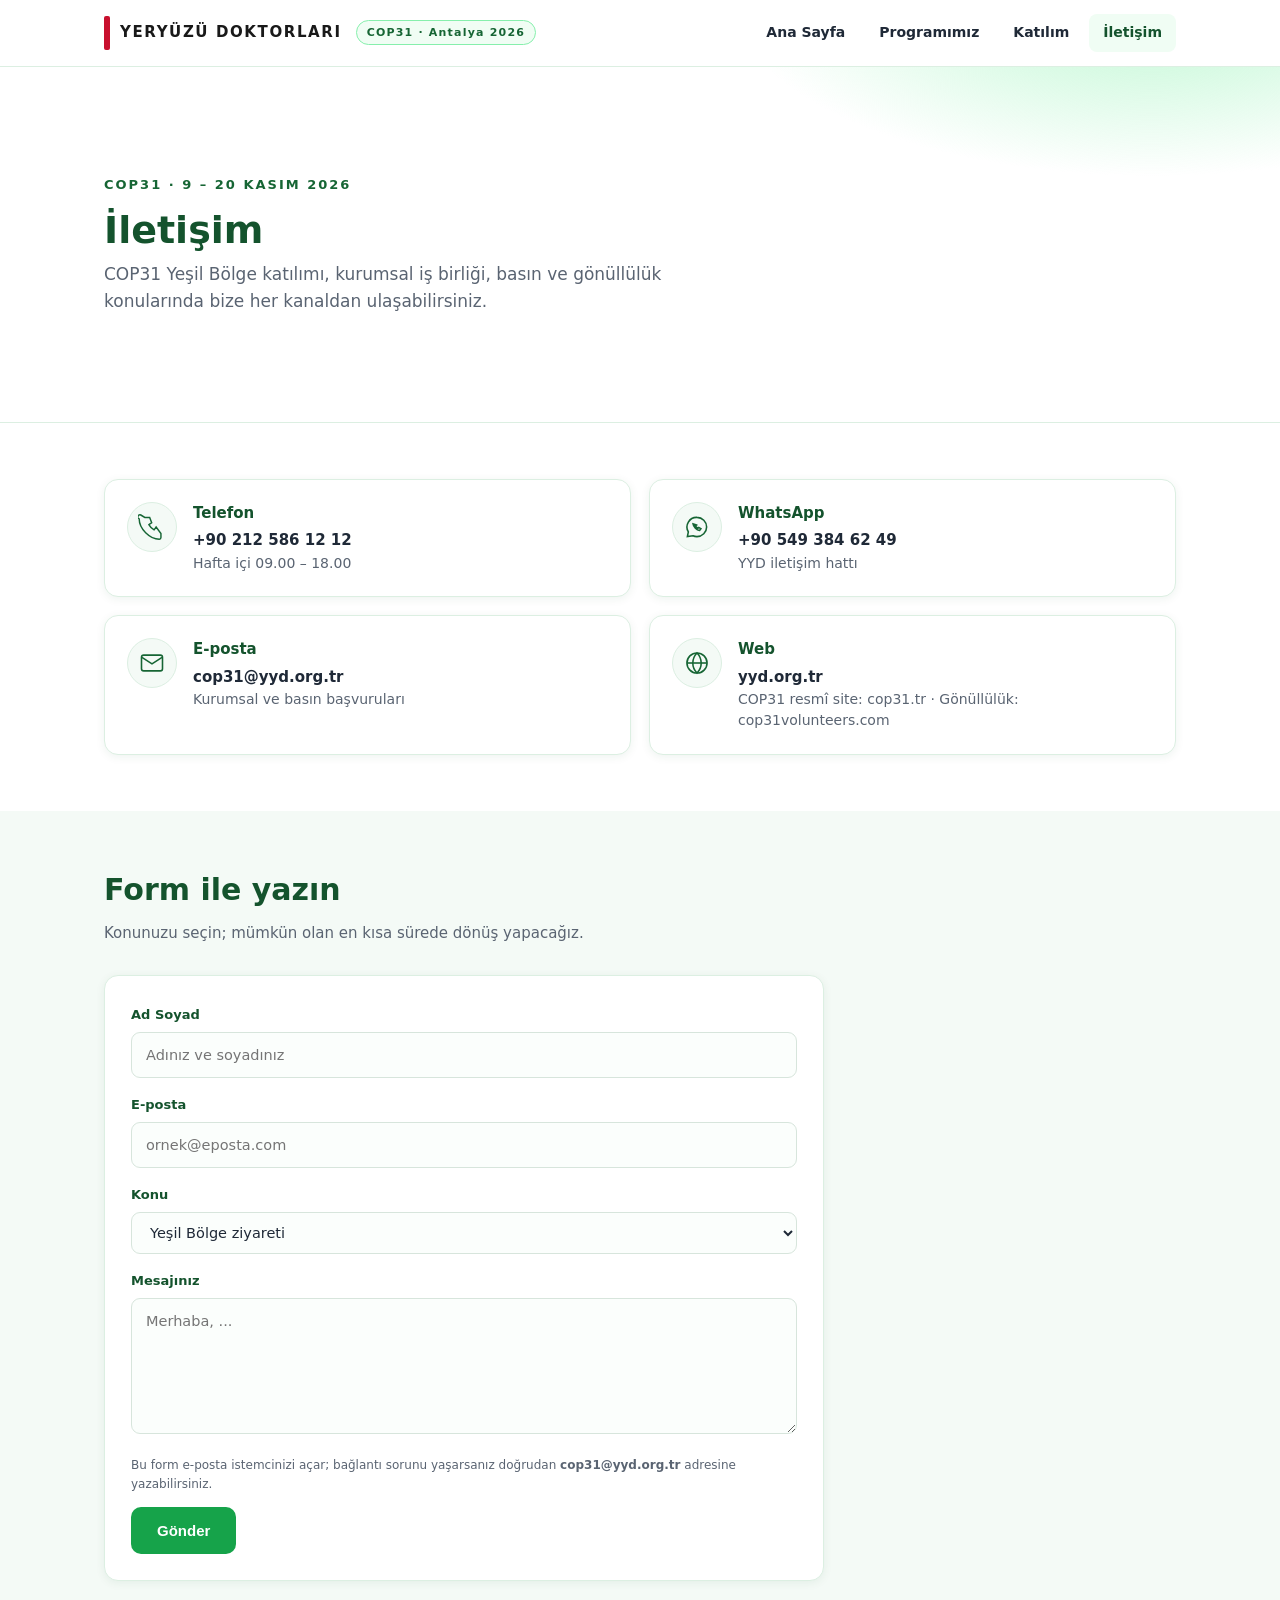
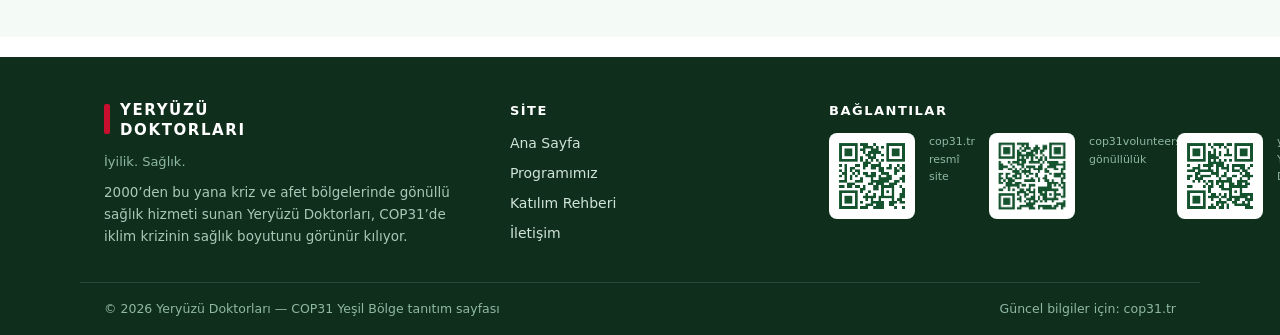
==== iletisim.html @ e99588a8 "YYD x COP31 Antalya 2026 — Yeşil Bölge tanıtım sitesi (4 sayfa, statik)" ====
<!DOCTYPE html>
<html lang="tr">
<head>
<meta charset="utf-8">
<meta name="viewport" content="width=device-width, initial-scale=1">
<title>İletişim — Yeryüzü Doktorları × COP31</title>
<meta name="description" content="Yeryüzü Doktorları COP31 ekibiyle iletişime geçin: telefon, WhatsApp, e-posta ve form.">
<link rel="stylesheet" href="style.css">
</head>
<body>

<header class="top">
  <div class="wrap nav">
    <a class="brand" href="index.html"><span class="bbar"></span><span class="bname">YERYÜZÜ DOKTORLARI</span><span class="bcop">COP31 · Antalya 2026</span></a>
    <nav class="menu">
      <a href="index.html">Ana Sayfa</a>
      <a href="program.html">Programımız</a>
      <a href="katilim.html">Katılım</a>
      <a href="iletisim.html" class="active">İletişim</a>
    </nav>
  </div>
</header>

<section class="phero">
  <div class="wrap">
    <div class="kicker">COP31 · 9 – 20 Kasım 2026</div>
    <h1>İletişim</h1>
    <p class="lead" style="margin-bottom:0">COP31 Yeşil Bölge katılımı, kurumsal iş birliği, basın ve gönüllülük konularında
       bize her kanaldan ulaşabilirsiniz.</p>
  </div>
</section>

<section>
  <div class="wrap">
    <div class="cgrid">
      <div class="ccard">
        <div class="cico"><svg viewBox="0 0 32 32" fill="none" stroke-width="1.8"><path d="M7 5h6l2.5 6.5-3.5 2.5a16 16 0 0 0 6.5 6.5l2.5-3.5L27 25v5a2 2 0 0 1-2 2C13 32 0 19 0 7a2 2 0 0 1 2-5z" transform="scale(.92) translate(1.5 .5)"/></svg></div>
        <div><h3>Telefon</h3><p class="v">+90 212 586 12 12</p><p>Hafta içi 09.00 – 18.00</p></div>
      </div>
      <div class="ccard">
        <div class="cico"><svg viewBox="0 0 32 32" fill="none" stroke-width="1.8"><path d="M16 5a11 11 0 0 1 11 11c0 6.1-5 11-11 11-1.6 0-3.2-.3-4.6-1L5 27l1.1-5.4A11 11 0 0 1 16 5z"/><path d="M11.5 12.5c.5 3.5 4 7 7.5 7.5l1.5-2-2.5-1.5-1 1a7 7 0 0 1-3-3l1-1L16.5 14z"/></svg></div>
        <div><h3>WhatsApp</h3><p class="v">+90 549 384 62 49</p><p>YYD iletişim hattı</p></div>
      </div>
      <div class="ccard">
        <div class="cico"><svg viewBox="0 0 32 32" fill="none" stroke-width="1.8"><rect x="4" y="7" width="24" height="18" rx="2.5"/><path d="M4.5 9.5L16 17l11.5-7.5"/></svg></div>
        <div><h3>E-posta</h3><p class="v">cop31@yyd.org.tr</p><p>Kurumsal ve basın başvuruları</p></div>
      </div>
      <div class="ccard">
        <div class="cico"><svg viewBox="0 0 32 32" fill="none" stroke-width="1.8"><circle cx="16" cy="16" r="11.5"/><path d="M4.5 16h23"/><path d="M16 4.5c3.2 3.3 4.8 7.2 4.8 11.5S19.2 24.2 16 27.5C12.8 24.2 11.2 20.3 11.2 16S12.8 7.8 16 4.5z"/></svg></div>
        <div><h3>Web</h3><p class="v">yyd.org.tr</p><p>COP31 resmî site: cop31.tr · Gönüllülük: cop31volunteers.com</p></div>
      </div>
    </div>
  </div>
</section>

<section class="alt">
  <div class="wrap">
    <h2>Form ile yazın</h2>
    <p class="sec-sub">Konunuzu seçin; mümkün olan en kısa sürede dönüş yapacağız.</p>
    <form action="mailto:cop31@yyd.org.tr" method="post" enctype="text/plain" style="max-width:720px">
      <div>
        <label for="ad">Ad Soyad</label>
        <input id="ad" name="ad" type="text" required placeholder="Adınız ve soyadınız">
      </div>
      <div>
        <label for="eposta">E-posta</label>
        <input id="eposta" name="eposta" type="email" required placeholder="ornek@eposta.com">
      </div>
      <div>
        <label for="konu">Konu</label>
        <select id="konu" name="konu">
          <option>Yeşil Bölge ziyareti</option>
          <option>Stand / kurumsal iş birliği</option>
          <option>Gönüllülük (sağlık köşesi)</option>
          <option>Basın ve medya</option>
          <option>Diğer</option>
        </select>
      </div>
      <div>
        <label for="mesaj">Mesajınız</label>
        <textarea id="mesaj" name="mesaj" rows="5" required placeholder="Merhaba, ..."></textarea>
      </div>
      <div class="form-note">Bu form e-posta istemcinizi açar; bağlantı sorunu yaşarsanız doğrudan
      <b>cop31@yyd.org.tr</b> adresine yazabilirsiniz.</div>
      <div><button class="btn btn-p" type="submit">Gönder</button></div>
    </form>
  </div>
</section>

<footer class="foot">
  <div class="wrap foot-grid">
    <div>
      <div class="fbrand"><span class="fbar"></span><div class="fname">YERYÜZÜ<br>DOKTORLARI</div></div>
      <div class="fslogan">İyilik. Sağlık.</div>
      <p>2000&rsquo;den bu yana kriz ve afet bölgelerinde gönüllü sağlık hizmeti sunan Yeryüzü Doktorları,
         COP31&rsquo;de iklim krizinin sağlık boyutunu görünür kılıyor.</p>
    </div>
    <div>
      <h4>Site</h4>
      <ul>
        <li><a href="index.html">Ana Sayfa</a></li>
        <li><a href="program.html">Programımız</a></li>
        <li><a href="katilim.html">Katılım Rehberi</a></li>
        <li><a href="iletisim.html">İletişim</a></li>
      </ul>
    </div>
    <div>
      <h4>Bağlantılar</h4>
      <div class="fqr">
        <img src="img/qr-cop31.png" alt="COP31 resmî site QR"><div class="ql">cop31.tr<br>resmî site</div>
        <img src="img/qr-volunteers.png" alt="Gönüllülük QR"><div class="ql">cop31volunteers.com<br>gönüllülük</div>
        <img src="img/qr-yyd.png" alt="YYD QR"><div class="ql">yyd.org.tr<br>Yeryüzü Doktorları</div>
      </div>
    </div>
  </div>
  <div class="wrap foot-bottom">
    <span>© 2026 Yeryüzü Doktorları — COP31 Yeşil Bölge tanıtım sayfası</span>
    <span>Güncel bilgiler için: cop31.tr</span>
  </div>
</footer>

</body>
</html>
---- style.css ----
/* ============================================================
   Yeryüzü Doktorları × COP31 — ortak stiller
   Palet: COP31 yeşili + YYD kırmızısı (marka aksanı)
   ============================================================ */
:root{
  --g-900:#14532d; --g-700:#166534; --g-500:#16A34A; --g-300:#86efac;
  --g-100:#f0fdf4; --g-50:#f4faf6; --line:#dcefe2;
  --red:#C8102E; --ink:#1f2937; --mut:#5a6472; --bg:#ffffff;
  --rad:14px; --shadow:0 2px 10px rgba(20,83,45,.07);
}
*{margin:0;padding:0;box-sizing:border-box}
html{scroll-behavior:smooth}
body{font-family:'DejaVu Sans','Helvetica Neue',Arial,sans-serif;color:var(--ink);background:var(--bg);line-height:1.55}
img{max-width:100%}
a{color:var(--g-700);text-decoration:none}
a:hover{text-decoration:underline}
.wrap{max-width:1120px;margin:0 auto;padding:0 24px}

/* ---------- header ---------- */
.top{position:sticky;top:0;z-index:50;background:rgba(255,255,255,.95);backdrop-filter:blur(6px);border-bottom:1px solid var(--line)}
.nav{display:flex;align-items:center;justify-content:space-between;gap:18px;padding:14px 24px}
.brand{display:flex;align-items:center;gap:10px}
.brand:hover{text-decoration:none}
.bbar{width:6px;height:34px;background:var(--red);border-radius:2px}
.bname{font-size:15px;font-weight:700;letter-spacing:1.6px;color:#191919}
.bcop{font-size:11px;font-weight:700;letter-spacing:1.2px;color:var(--g-700);border:1.4px solid var(--g-300);
      background:var(--g-100);border-radius:999px;padding:3px 10px;margin-left:4px;white-space:nowrap}
.menu{display:flex;gap:6px;flex-wrap:wrap}
.menu a{font-size:14px;font-weight:700;color:var(--ink);padding:8px 14px;border-radius:8px}
.menu a:hover{background:var(--g-50);text-decoration:none}
.menu a.active{background:var(--g-100);color:var(--g-900)}

/* ---------- hero ---------- */
.hero{background:
   radial-gradient(900px 420px at 85% -10%, #bbf7d0 0%, rgba(187,247,208,0) 60%),
   radial-gradient(700px 380px at -10% 110%, #dcfce7 0%, rgba(220,252,231,0) 55%),
   #ffffff;
   border-bottom:1px solid var(--line)}
.hero .wrap{padding-top:64px;padding-bottom:64px;display:grid;grid-template-columns:1.25fr .75fr;gap:40px;align-items:center}
.kicker{font-size:13px;font-weight:700;letter-spacing:2px;text-transform:uppercase;color:var(--g-700);margin-bottom:14px}
h1{font-size:46px;line-height:1.12;color:var(--g-900);margin-bottom:18px}
h1 .accent{color:var(--red)}
.lead{font-size:17px;color:var(--mut);max-width:56ch;margin-bottom:26px}
.cta-row{display:flex;gap:14px;flex-wrap:wrap}
.btn{display:inline-block;font-size:15px;font-weight:700;padding:13px 24px;border-radius:10px;border:2px solid transparent}
.btn:hover{text-decoration:none;transform:translateY(-1px)}
.btn-p{background:var(--g-500);color:#fff}
.btn-p:hover{background:var(--g-700)}
.btn-o{border-color:var(--g-700);color:var(--g-700);background:#fff}
.btn-r{background:var(--red);color:#fff}
.btn-r:hover{background:#a30d25}

/* hero kart */
.hcard{background:#fff;border:1px solid var(--line);border-radius:18px;box-shadow:var(--shadow);padding:26px}
.hcard .big{font-size:40px;font-weight:700;color:var(--g-900);letter-spacing:1px}
.hcard .sub{font-size:13.5px;color:var(--mut);margin-bottom:14px}
.hrow{display:flex;gap:12px;align-items:center;border-top:1px dashed var(--line);padding:12px 0;font-size:14px;color:var(--ink)}
.hrow .hico{width:38px;height:38px;flex:0 0 38px;border-radius:50%;background:var(--g-50);border:1px solid var(--line);
            display:flex;align-items:center;justify-content:center}
.hrow .hico svg{width:22px;height:22px;stroke:var(--g-700)}
.hrow b{color:var(--g-900)}

/* ---------- sections ---------- */
section{padding:56px 0}
section.alt{background:var(--g-50)}
h2{font-size:30px;color:var(--g-900);margin-bottom:8px}
.sec-sub{font-size:15px;color:var(--mut);margin-bottom:30px;max-width:70ch}

/* stat strip */
.stats{display:grid;grid-template-columns:repeat(4,1fr);gap:16px}
.stat{background:#fff;border:1.4px solid var(--line);border-radius:var(--rad);padding:22px;text-align:center;box-shadow:var(--shadow)}
.stat .n{font-size:32px;font-weight:700;color:var(--g-500)}
.stat .l{font-size:13px;color:var(--mut);margin-top:4px}

/* card grid */
.grid{display:grid;gap:18px}
.grid-3{grid-template-columns:repeat(3,1fr)}
.grid-4{grid-template-columns:repeat(4,1fr)}
.grid-2{grid-template-columns:repeat(2,1fr)}
.card{background:#fff;border:1.4px solid var(--line);border-radius:var(--rad);padding:24px;box-shadow:var(--shadow)}
.card .cico{width:52px;height:52px;border-radius:50%;background:var(--g-50);border:1.5px solid var(--line);
            display:flex;align-items:center;justify-content:center;margin-bottom:14px}
.card .cico svg{width:30px;height:30px;stroke:var(--g-700)}
.card h3{font-size:17px;color:var(--g-900);margin-bottom:8px}
.card p{font-size:14px;color:var(--mut)}
.card .tag{display:inline-block;font-size:11.5px;font-weight:700;color:var(--g-900);background:var(--g-100);
           border:1px solid var(--g-300);border-radius:999px;padding:3px 10px;margin-bottom:10px}

/* program blocks */
.pblock{display:grid;grid-template-columns:64px 1fr;gap:18px;background:#fff;border:1.4px solid var(--line);
        border-radius:var(--rad);padding:26px;margin-bottom:18px;box-shadow:var(--shadow)}
.pblock .pico{width:64px;height:64px;border-radius:50%;background:var(--g-50);border:1.5px solid var(--line);
              display:flex;align-items:center;justify-content:center}
.pblock .pico svg{width:36px;height:36px;stroke:var(--g-700)}
.pblock h3{font-size:19px;color:var(--g-900);margin-bottom:4px}
.pblock .when{font-size:13px;font-weight:700;color:var(--red);margin-bottom:10px}
.pblock p{font-size:14.5px;color:var(--mut);margin-bottom:10px}
.pblock ul{list-style:none}
.pblock li{position:relative;padding-left:18px;font-size:14px;color:var(--ink);margin-bottom:6px}
.pblock li::before{content:'';position:absolute;left:0;top:8px;width:7px;height:7px;background:var(--g-500);border-radius:2px}

/* timeline */
.tl{list-style:none;max-width:760px;margin:0 auto}
.tl li{position:relative;padding:0 0 26px 34px;border-left:2px solid var(--g-300)}
.tl li:last-child{border-left-color:transparent;padding-bottom:0}
.tl .dot{position:absolute;left:-9px;top:0;width:16px;height:16px;border-radius:50%;background:var(--g-500);
         border:3px solid #fff;box-shadow:0 0 0 2px var(--g-300)}
.tl li.ours .dot{background:var(--red);box-shadow:0 0 0 2px #f3b8c1}
.tl .d{font-size:13px;font-weight:700;color:var(--g-700);text-transform:uppercase;letter-spacing:1px}
.tl .t{font-size:16px;font-weight:700;color:var(--ink)}
.tl .s{font-size:13.5px;color:var(--mut)}
.badge-yyd{display:inline-block;font-size:11px;font-weight:700;color:#fff;background:var(--red);border-radius:999px;
           padding:2px 10px;margin-left:8px;vertical-align:middle}

/* days table */
.days{display:grid;grid-template-columns:1fr 1fr;gap:10px}
.day{display:flex;gap:14px;align-items:baseline;background:#fff;border:1px solid var(--line);border-left:4px solid var(--g-300);
     border-radius:10px;padding:12px 16px;font-size:14px;color:var(--ink)}
.day b{flex:0 0 84px;color:var(--g-900)}
.day.ours{border-left-color:var(--red);background:#fdf6f7}
.day.closed{opacity:.6;border-left-style:dashed}

/* steps */
.steps{display:grid;grid-template-columns:repeat(3,1fr);gap:18px}
.step{background:#fff;border:1.4px solid var(--line);border-radius:var(--rad);padding:24px;box-shadow:var(--shadow);position:relative}
.step .sn{width:44px;height:44px;border-radius:50%;background:var(--g-500);color:#fff;font-size:20px;font-weight:700;
          display:flex;align-items:center;justify-content:center;margin-bottom:14px}
.step h3{font-size:16px;color:var(--g-900);margin-bottom:8px}
.step p{font-size:14px;color:var(--mut)}
.step a{font-weight:700}

/* faq */
.faq details{background:#fff;border:1.4px solid var(--line);border-radius:12px;margin-bottom:12px;box-shadow:var(--shadow)}
.faq summary{cursor:pointer;font-size:15.5px;font-weight:700;color:var(--g-900);padding:16px 20px;list-style:none;position:relative;padding-right:44px}
.faq summary::-webkit-details-marker{display:none}
.faq summary::after{content:'+';position:absolute;right:18px;top:50%;transform:translateY(-50%);font-size:22px;color:var(--g-500)}
.faq details[open] summary::after{content:'–'}
.faq .ans{padding:0 20px 18px;font-size:14.5px;color:var(--mut)}
.faq .ans a{font-weight:700}

/* cta band */
.band{background:linear-gradient(120deg,var(--g-900),var(--g-700) 55%,var(--g-500));border-radius:18px;color:#fff;
      padding:40px 44px;display:flex;align-items:center;justify-content:space-between;gap:26px;flex-wrap:wrap}
.band h3{font-size:26px;margin-bottom:6px}
.band p{font-size:15px;opacity:.9;max-width:52ch}
.band .btn{background:#fff;color:var(--g-900)}
.band .btn:hover{background:var(--g-100)}

/* contact */
.cgrid{display:grid;grid-template-columns:repeat(2,1fr);gap:18px}
.ccard{display:flex;gap:16px;align-items:flex-start;background:#fff;border:1.4px solid var(--line);border-radius:var(--rad);
       padding:22px;box-shadow:var(--shadow)}
.ccard .cico{width:50px;height:50px;flex:0 0 50px;border-radius:50%;background:var(--g-50);border:1.5px solid var(--line);
             display:flex;align-items:center;justify-content:center}
.ccard .cico svg{width:28px;height:28px;stroke:var(--g-700)}
.ccard h3{font-size:15px;color:var(--g-900);margin-bottom:4px}
.ccard p{font-size:14px;color:var(--mut)}
.ccard .v{font-size:15px;font-weight:700;color:var(--ink)}

/* form */
form{display:grid;gap:14px;background:#fff;border:1.4px solid var(--line);border-radius:var(--rad);padding:26px;box-shadow:var(--shadow)}
label{font-size:13px;font-weight:700;color:var(--g-900)}
input,textarea,select{width:100%;font:inherit;font-size:14.5px;padding:11px 14px;border:1.4px solid #d7e5dc;border-radius:9px;
                      background:#fbfefc;color:var(--ink);margin-top:5px}
input:focus,textarea:focus,select:focus{outline:2px solid var(--g-300);border-color:var(--g-500)}
.form-note{font-size:12px;color:var(--mut)}

/* page hero (iç sayfalar) */
.phero{background:radial-gradient(700px 300px at 90% -20%, #bbf7d0 0%, rgba(187,247,208,0) 60%),#fff;border-bottom:1px solid var(--line)}
.phero .wrap{padding:52px 24px}
.phero h1{font-size:38px;margin-bottom:10px}

/* footer */
.foot{background:#0f2e1c;color:#cfe3d6;margin-top:20px}
.foot-grid{display:grid;grid-template-columns:1.3fr 1fr 1.2fr;gap:30px;padding:44px 24px 30px}
.foot h4{font-size:13px;letter-spacing:1.5px;text-transform:uppercase;color:#fff;margin-bottom:12px}
.foot a{color:#cfe3d6}
.foot a:hover{color:#fff}
.foot .fbrand{display:flex;gap:10px;align-items:flex-start;margin-bottom:12px}
.foot .fbar{width:6px;height:30px;background:var(--red);border-radius:2px;margin-top:3px}
.foot .fname{font-size:15px;font-weight:700;letter-spacing:1.6px;color:#fff;line-height:1.3}
.foot .fslogan{font-size:13px;color:#8fb8a2;margin-bottom:10px}
.foot p{font-size:13.5px;line-height:1.6;color:#a9c8b6}
.foot ul{list-style:none}
.foot li{margin-bottom:8px;font-size:14px}
.foot .fqr{display:flex;gap:14px;align-items:flex-start}
.foot .fqr img{width:86px;height:86px;background:#fff;border-radius:8px;padding:5px}
.foot .fqr .ql{font-size:11px;color:#8fb8a2;max-width:74px}
.foot-bottom{border-top:1px solid rgba(255,255,255,.12);padding:16px 24px;font-size:12.5px;color:#8fb8a2;
             display:flex;justify-content:space-between;gap:12px;flex-wrap:wrap}

/* responsive */
@media (max-width:960px){
  .hero .wrap{grid-template-columns:1fr}
  .grid-4,.grid-3,.steps,.cgrid{grid-template-columns:1fr 1fr}
  .stats{grid-template-columns:1fr 1fr}
  h1{font-size:36px}
}
@media (max-width:620px){
  .grid-4,.grid-3,.steps,.cgrid,.grid-2,.days,.foot-grid{grid-template-columns:1fr}
  .nav{flex-direction:column;align-items:flex-start}
  .hero h1{font-size:30px}
}
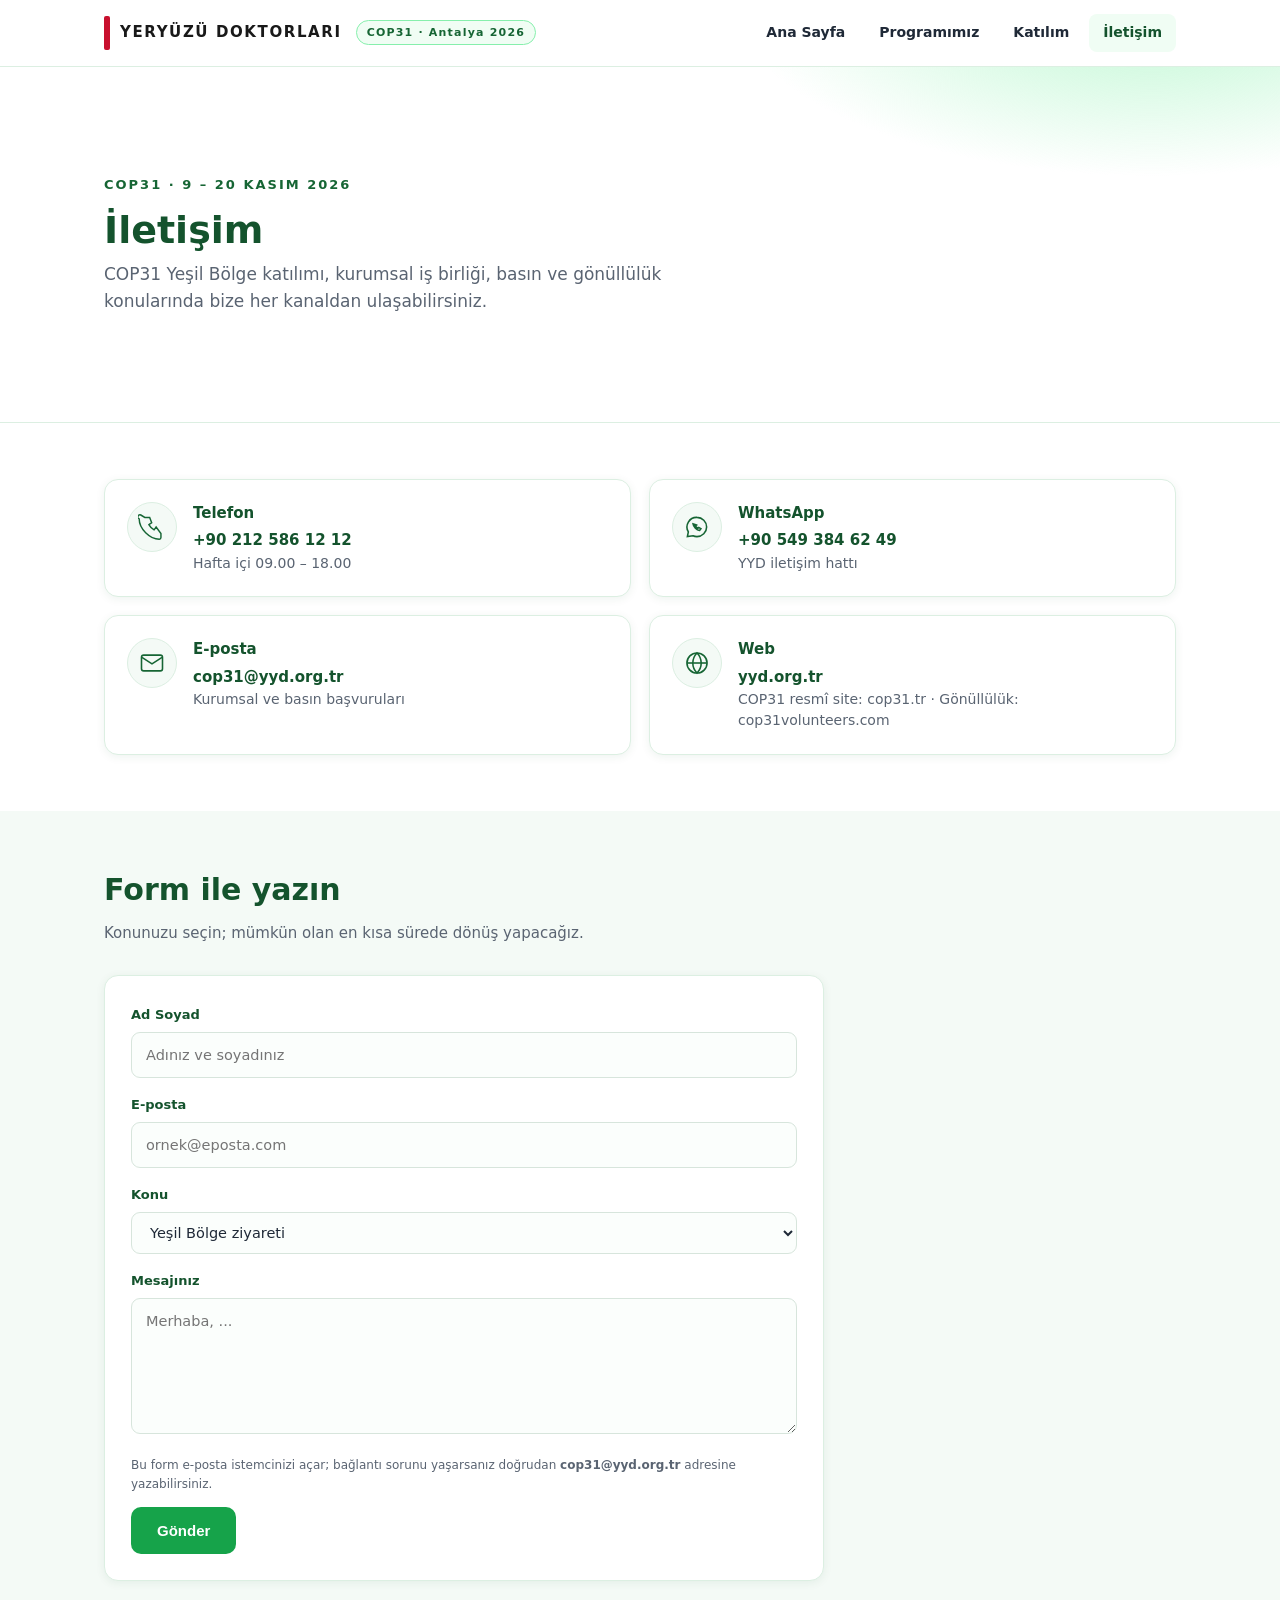
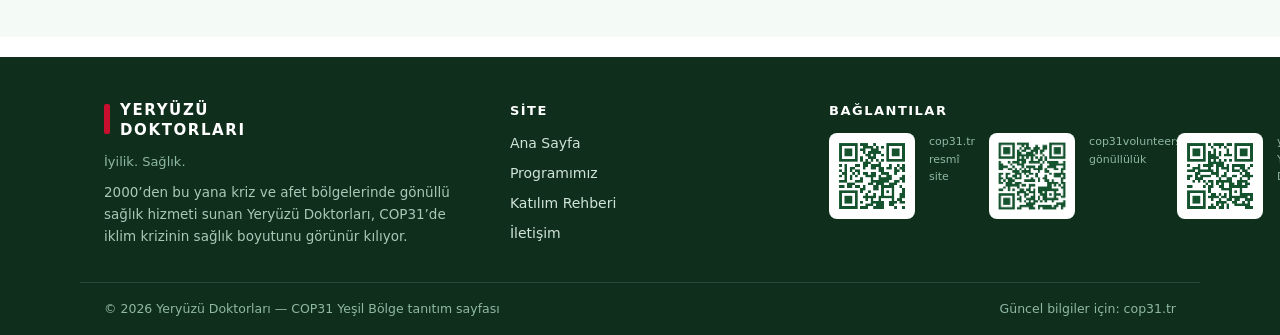
==== commit c6c84ef4: "v2: security hardening (CSP + _headers, robots, sitemap, favicon, OG meta), a11y, mobile UX fixes, f" ====
--- a/iletisim.html
+++ b/iletisim.html
@@ -5,7 +5,14 @@
 <meta name="viewport" content="width=device-width, initial-scale=1">
 <title>İletişim — Yeryüzü Doktorları × COP31</title>
 <meta name="description" content="Yeryüzü Doktorları COP31 ekibiyle iletişime geçin: telefon, WhatsApp, e-posta ve form.">
+<meta property="og:type" content="website">
+<meta property="og:locale" content="tr_TR">
+<meta property="og:title" content="İletişim — Yeryüzü Doktorları × COP31">
+<meta property="og:description" content="Yeryüzü Doktorları COP31 ekibiyle iletişime geçin: telefon, WhatsApp, e-posta ve form.">
+<meta property="og:url" content="https://yyd-cop31.pages.dev/iletisim.html">
+<meta name="twitter:card" content="summary">
 <link rel="stylesheet" href="style.css">
+<link rel="icon" href="favicon.svg" type="image/svg+xml">
 </head>
 <body>
 
@@ -25,7 +32,7 @@
   <div class="wrap">
     <div class="kicker">COP31 · 9 – 20 Kasım 2026</div>
     <h1>İletişim</h1>
-    <p class="lead" style="margin-bottom:0">COP31 Yeşil Bölge katılımı, kurumsal iş birliği, basın ve gönüllülük konularında
+    <p class="lead">COP31 Yeşil Bölge katılımı, kurumsal iş birliği, basın ve gönüllülük konularında
        bize her kanaldan ulaşabilirsiniz.</p>
   </div>
 </section>
@@ -34,20 +41,20 @@
   <div class="wrap">
     <div class="cgrid">
       <div class="ccard">
-        <div class="cico"><svg viewBox="0 0 32 32" fill="none" stroke-width="1.8"><path d="M7 5h6l2.5 6.5-3.5 2.5a16 16 0 0 0 6.5 6.5l2.5-3.5L27 25v5a2 2 0 0 1-2 2C13 32 0 19 0 7a2 2 0 0 1 2-5z" transform="scale(.92) translate(1.5 .5)"/></svg></div>
-        <div><h3>Telefon</h3><p class="v">+90 212 586 12 12</p><p>Hafta içi 09.00 – 18.00</p></div>
+        <div class="cico"><svg aria-hidden="true" viewBox="0 0 32 32" fill="none" stroke-width="1.8"><path d="M7 5h6l2.5 6.5-3.5 2.5a16 16 0 0 0 6.5 6.5l2.5-3.5L27 25v5a2 2 0 0 1-2 2C13 32 0 19 0 7a2 2 0 0 1 2-5z" transform="scale(.92) translate(1.5 .5)"/></svg></div>
+        <div><h3>Telefon</h3><p class="v"><a href="tel:+902125861212">+90 212 586 12 12</a></p><p>Hafta içi 09.00 – 18.00</p></div>
       </div>
       <div class="ccard">
-        <div class="cico"><svg viewBox="0 0 32 32" fill="none" stroke-width="1.8"><path d="M16 5a11 11 0 0 1 11 11c0 6.1-5 11-11 11-1.6 0-3.2-.3-4.6-1L5 27l1.1-5.4A11 11 0 0 1 16 5z"/><path d="M11.5 12.5c.5 3.5 4 7 7.5 7.5l1.5-2-2.5-1.5-1 1a7 7 0 0 1-3-3l1-1L16.5 14z"/></svg></div>
-        <div><h3>WhatsApp</h3><p class="v">+90 549 384 62 49</p><p>YYD iletişim hattı</p></div>
+        <div class="cico"><svg aria-hidden="true" viewBox="0 0 32 32" fill="none" stroke-width="1.8"><path d="M16 5a11 11 0 0 1 11 11c0 6.1-5 11-11 11-1.6 0-3.2-.3-4.6-1L5 27l1.1-5.4A11 11 0 0 1 16 5z"/><path d="M11.5 12.5c.5 3.5 4 7 7.5 7.5l1.5-2-2.5-1.5-1 1a7 7 0 0 1-3-3l1-1L16.5 14z"/></svg></div>
+        <div><h3>WhatsApp</h3><p class="v"><a href="https://wa.me/905493846249" target="_blank" rel="noopener">+90 549 384 62 49</a></p><p>YYD iletişim hattı</p></div>
       </div>
       <div class="ccard">
-        <div class="cico"><svg viewBox="0 0 32 32" fill="none" stroke-width="1.8"><rect x="4" y="7" width="24" height="18" rx="2.5"/><path d="M4.5 9.5L16 17l11.5-7.5"/></svg></div>
-        <div><h3>E-posta</h3><p class="v">cop31@yyd.org.tr</p><p>Kurumsal ve basın başvuruları</p></div>
+        <div class="cico"><svg aria-hidden="true" viewBox="0 0 32 32" fill="none" stroke-width="1.8"><rect x="4" y="7" width="24" height="18" rx="2.5"/><path d="M4.5 9.5L16 17l11.5-7.5"/></svg></div>
+        <div><h3>E-posta</h3><p class="v"><a href="mailto:cop31@yyd.org.tr">cop31@yyd.org.tr</a></p><p>Kurumsal ve basın başvuruları</p></div>
       </div>
       <div class="ccard">
-        <div class="cico"><svg viewBox="0 0 32 32" fill="none" stroke-width="1.8"><circle cx="16" cy="16" r="11.5"/><path d="M4.5 16h23"/><path d="M16 4.5c3.2 3.3 4.8 7.2 4.8 11.5S19.2 24.2 16 27.5C12.8 24.2 11.2 20.3 11.2 16S12.8 7.8 16 4.5z"/></svg></div>
-        <div><h3>Web</h3><p class="v">yyd.org.tr</p><p>COP31 resmî site: cop31.tr · Gönüllülük: cop31volunteers.com</p></div>
+        <div class="cico"><svg aria-hidden="true" viewBox="0 0 32 32" fill="none" stroke-width="1.8"><circle cx="16" cy="16" r="11.5"/><path d="M4.5 16h23"/><path d="M16 4.5c3.2 3.3 4.8 7.2 4.8 11.5S19.2 24.2 16 27.5C12.8 24.2 11.2 20.3 11.2 16S12.8 7.8 16 4.5z"/></svg></div>
+        <div><h3>Web</h3><p class="v"><a href="https://yyd.org.tr" target="_blank" rel="noopener">yyd.org.tr</a></p><p>COP31 resmî site: cop31.tr · Gönüllülük: cop31volunteers.com</p></div>
       </div>
     </div>
   </div>
@@ -57,14 +64,14 @@
   <div class="wrap">
     <h2>Form ile yazın</h2>
     <p class="sec-sub">Konunuzu seçin; mümkün olan en kısa sürede dönüş yapacağız.</p>
-    <form action="mailto:cop31@yyd.org.tr" method="post" enctype="text/plain" style="max-width:720px">
+    <form id="contact-form" class="contact-form" action="mailto:cop31@yyd.org.tr" method="post" enctype="text/plain">
       <div>
         <label for="ad">Ad Soyad</label>
-        <input id="ad" name="ad" type="text" required placeholder="Adınız ve soyadınız">
+        <input id="ad" name="ad" type="text" required maxlength="120" autocomplete="name" placeholder="Adınız ve soyadınız">
       </div>
       <div>
         <label for="eposta">E-posta</label>
-        <input id="eposta" name="eposta" type="email" required placeholder="ornek@eposta.com">
+        <input id="eposta" name="eposta" type="email" required maxlength="200" autocomplete="email" placeholder="ornek@eposta.com">
       </div>
       <div>
         <label for="konu">Konu</label>
@@ -78,7 +85,7 @@
       </div>
       <div>
         <label for="mesaj">Mesajınız</label>
-        <textarea id="mesaj" name="mesaj" rows="5" required placeholder="Merhaba, ..."></textarea>
+        <textarea id="mesaj" name="mesaj" rows="5" required maxlength="5000" placeholder="Merhaba, ..."></textarea></textarea>
       </div>
       <div class="form-note">Bu form e-posta istemcinizi açar; bağlantı sorunu yaşarsanız doğrudan
       <b>cop31@yyd.org.tr</b> adresine yazabilirsiniz.</div>
@@ -119,5 +126,6 @@
   </div>
 </footer>
 
+<script src="form.js"></script>
 </body>
 </html>
--- a/style.css
+++ b/style.css
@@ -159,6 +159,10 @@
 
 /* form */
 form{display:grid;gap:14px;background:#fff;border:1.4px solid var(--line);border-radius:var(--rad);padding:26px;box-shadow:var(--shadow)}
+.contact-form{max-width:720px}
+.form-status{font-size:13.5px;font-weight:700}
+.form-status.ok{color:var(--g-700)}
+.form-status.err{color:#a30d25}
 label{font-size:13px;font-weight:700;color:var(--g-900)}
 input,textarea,select{width:100%;font:inherit;font-size:14.5px;padding:11px 14px;border:1.4px solid #d7e5dc;border-radius:9px;
                       background:#fbfefc;color:var(--ink);margin-top:5px}
@@ -198,6 +202,27 @@
 }
 @media (max-width:620px){
   .grid-4,.grid-3,.steps,.cgrid,.grid-2,.days,.foot-grid{grid-template-columns:1fr}
-  .nav{flex-direction:column;align-items:flex-start}
+  .nav{flex-direction:column;align-items:flex-start;gap:10px;padding:12px 16px 10px}
+  .bname{font-size:13.5px}
+  .bcop{font-size:10px}
+  .menu{flex-wrap:nowrap;overflow-x:auto;width:100%;gap:4px;padding-bottom:4px;-webkit-overflow-scrolling:touch;scrollbar-width:none}
+  .menu::-webkit-scrollbar{display:none}
+  .menu a{white-space:nowrap;padding:8px 12px;font-size:13.5px}
   .hero h1{font-size:30px}
-}
+  .wrap{padding:0 18px}
+}
+
+/* ---------- v2: sertleştirme + UX ---------- */
+.mt-12{margin-top:12px}
+.mt-22{margin-top:22px}
+.btn-sm{font-size:13.5px;padding:10px 18px}
+.phero .lead{margin-bottom:0}
+.yyd-mark{color:var(--red)}
+.day .yyd-mark{color:var(--red)}
+.ccard .v a{color:var(--g-900);font-weight:700}
+@media (max-width:620px){
+  .foot .fqr{flex-wrap:wrap;row-gap:14px}
+  .foot .fqr img{width:72px;height:72px}
+  .foot .fqr .ql{max-width:64px}
+  .foot-bottom{flex-direction:column;gap:4px}
+}
